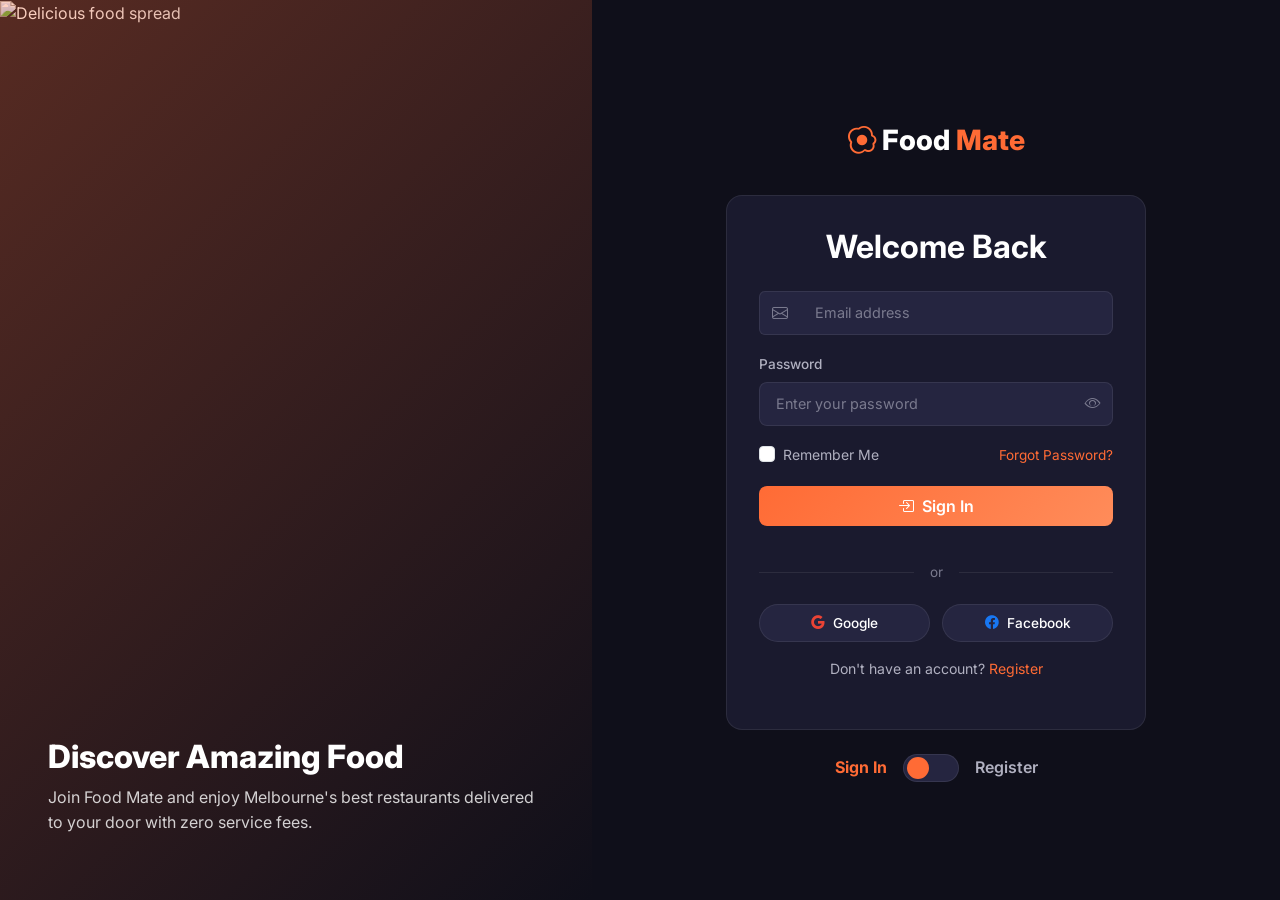
==== frontend/login.html @ a44403a7 "08 August Week 4" ====
<!DOCTYPE html>
<html lang="en">
<head>
  <meta charset="UTF-8">
  <meta name="viewport" content="width=device-width, initial-scale=1.0">
  <meta name="description" content="Sign in or create your Food Mate account to start ordering delicious food.">
  <title>Food Mate — Sign In / Register</title>
  <link href="https://cdn.jsdelivr.net/npm/bootstrap@5.3.3/dist/css/bootstrap.min.css" rel="stylesheet">
  <link href="https://cdn.jsdelivr.net/npm/bootstrap-icons@1.11.3/font/bootstrap-icons.min.css" rel="stylesheet">
  <link href="css/style.css" rel="stylesheet">
</head>
<body>

  <div class="auth-page">
    <!-- Left: Image Side -->
    <div class="auth-image-side">
      <img src="https://images.unsplash.com/photo-1504674900247-0877df9cc836?w=900&h=1200&fit=crop" alt="Delicious food spread">
      <div class="overlay"></div>
      <div style="position:absolute; bottom:3rem; left:3rem; right:3rem; z-index:2;">
        <h2 style="font-weight:800; font-size:2rem; margin-bottom:0.5rem;">Discover Amazing Food</h2>
        <p style="color:rgba(255,255,255,0.8); font-size:1rem;">Join Food Mate and enjoy Melbourne's best restaurants delivered to your door with zero service fees.</p>
      </div>
    </div>

    <!-- Right: Form Side -->
    <div class="auth-form-side">
      <div class="auth-form-container">
        <!-- Brand -->
        <div class="brand-logo">
          <a href="index.html" style="color:var(--text-primary); text-decoration:none;">
            <i class="bi bi-egg-fried" style="color:var(--accent)"></i> Food <span>Mate</span>
          </a>
        </div>

        <!-- Sign In Card -->
        <div class="auth-card" id="loginCard">
          <h2>Welcome Back</h2>
          <form id="loginForm" onsubmit="handleLogin(event)">
            <div class="mb-3">
              <div class="input-group-dark">
                <div class="input-group">
                  <span class="input-group-text" style="background:var(--bg-secondary); border:1px solid var(--border-color); border-right:none; color:var(--text-muted);">
                    <i class="bi bi-envelope"></i>
                  </span>
                  <input type="email" class="form-control form-control-dark" placeholder="Email address" id="loginEmail" required>
                </div>
              </div>
            </div>
            <div class="mb-3">
              <label class="form-label-dark">Password</label>
              <div class="password-toggle">
                <input type="password" class="form-control form-control-dark" placeholder="Enter your password" id="loginPassword" required>
                <button type="button" class="toggle-btn"><i class="bi bi-eye"></i></button>
              </div>
            </div>
            <div class="d-flex justify-content-between align-items-center mb-3">
              <div class="form-check">
                <input class="form-check-input" type="checkbox" id="rememberMe">
                <label class="form-check-label small" for="rememberMe" style="color:var(--text-secondary)">Remember Me</label>
              </div>
              <a href="#" style="font-size:0.85rem">Forgot Password?</a>
            </div>
            <button type="submit" class="btn btn-accent w-100 py-2 mb-3">
              <i class="bi bi-box-arrow-in-right me-2"></i>Sign In
            </button>
          </form>

          <div class="divider-text">or</div>

          <div class="social-login">
            <button class="btn"><i class="bi bi-google" style="color:#EA4335"></i> Google</button>
            <button class="btn"><i class="bi bi-facebook" style="color:#1877F2"></i> Facebook</button>
          </div>

          <p class="text-center mt-3" style="font-size:0.88rem; color:var(--text-secondary)">
            Don't have an account? <a href="#" onclick="toggleAuth(event)">Register</a>
          </p>
        </div>

        <!-- Auth Toggle -->
        <div class="auth-toggle">
          <span id="toggleLabelLogin" style="color:var(--accent); font-weight:700;">Sign In</span>
          <div class="toggle-switch" id="authToggle" onclick="toggleAuth(event)">
            <div class="toggle-knob"></div>
          </div>
          <span id="toggleLabelRegister" style="color:var(--text-secondary);">Register</span>
        </div>

        <!-- Register Card (hidden initially) -->
        <div class="auth-card mt-3" id="registerCard" style="display:none;">
          <h2>Create Account</h2>
          <form id="registerForm" onsubmit="handleRegister(event)">
            <div class="mb-3">
              <input type="text" class="form-control form-control-dark" placeholder="Full Name" id="regName" required>
            </div>
            <div class="mb-3">
              <input type="email" class="form-control form-control-dark" placeholder="Email address" id="regEmail" required>
            </div>
            <div class="mb-3">
              <input type="tel" class="form-control form-control-dark" placeholder="Phone number" id="regPhone" required>
            </div>
            <div class="mb-3">
              <div class="password-toggle">
                <input type="password" class="form-control form-control-dark" placeholder="Create a password" id="regPassword" required>
                <button type="button" class="toggle-btn"><i class="bi bi-eye"></i></button>
              </div>
            </div>
            <div class="mb-3">
              <label class="form-label-dark">I am a:</label>
              <div class="role-selector">
                <div class="role-option">
                  <input type="radio" name="userRole" id="roleCustomer" value="customer" checked>
                  <label for="roleCustomer"><i class="bi bi-person me-1"></i>Customer</label>
                </div>
                <div class="role-option">
                  <input type="radio" name="userRole" id="roleRestaurant" value="restaurant">
                  <label for="roleRestaurant"><i class="bi bi-shop me-1"></i>Restaurant</label>
                </div>
                <div class="role-option">
                  <input type="radio" name="userRole" id="roleDelivery" value="delivery">
                  <label for="roleDelivery"><i class="bi bi-bicycle me-1"></i>Delivery</label>
                </div>
              </div>
            </div>
            <div class="form-check mb-3">
              <input class="form-check-input" type="checkbox" id="agreeTerms" required>
              <label class="form-check-label small" for="agreeTerms" style="color:var(--text-secondary)">
                I agree to the <a href="#">Terms of Service</a> & <a href="#">Privacy Policy</a>
              </label>
            </div>
            <button type="submit" class="btn btn-accent w-100 py-2">
              <i class="bi bi-person-plus me-2"></i>Create Account
            </button>
          </form>
        </div>

      </div>
    </div>
  </div>

  <script src="https://cdn.jsdelivr.net/npm/bootstrap@5.3.3/dist/js/bootstrap.bundle.min.js"></script>
  <script src="js/app.js"></script>
  <script>
    let isRegisterMode = false;

    function toggleAuth(e) {
      e.preventDefault();
      isRegisterMode = !isRegisterMode;
      const loginCard = document.getElementById('loginCard');
      const registerCard = document.getElementById('registerCard');
      const toggle = document.getElementById('authToggle');
      const labelLogin = document.getElementById('toggleLabelLogin');
      const labelRegister = document.getElementById('toggleLabelRegister');

      if (isRegisterMode) {
        loginCard.style.display = 'none';
        registerCard.style.display = 'block';
        registerCard.style.animation = 'fadeInUp 0.4s ease forwards';
        toggle.classList.add('active');
        labelLogin.style.color = 'var(--text-secondary)';
        labelLogin.style.fontWeight = '500';
        labelRegister.style.color = 'var(--accent)';
        labelRegister.style.fontWeight = '700';
      } else {
        loginCard.style.display = 'block';
        registerCard.style.display = 'none';
        loginCard.style.animation = 'fadeInUp 0.4s ease forwards';
        toggle.classList.remove('active');
        labelLogin.style.color = 'var(--accent)';
        labelLogin.style.fontWeight = '700';
        labelRegister.style.color = 'var(--text-secondary)';
        labelRegister.style.fontWeight = '500';
      }
    }

    function handleLogin(e) {
      e.preventDefault();
      const form = document.getElementById('loginForm');
      if (validateForm(form)) {
        showToast('Login successful! Redirecting...', 'success');
        setTimeout(() => window.location.href = 'dashboard.html', 1500);
      }
    }

    function handleRegister(e) {
      e.preventDefault();
      const form = document.getElementById('registerForm');
      if (validateForm(form)) {
        const role = document.querySelector('input[name="userRole"]:checked').value;
        showToast(`Account created successfully as ${role}!`, 'success');
        setTimeout(() => {
          if (role === 'restaurant') window.location.href = 'restaurant-dashboard.html';
          else if (role === 'delivery') window.location.href = 'delivery-dashboard.html';
          else window.location.href = 'dashboard.html';
        }, 1500);
      }
    }
  </script>
</body>
</html>
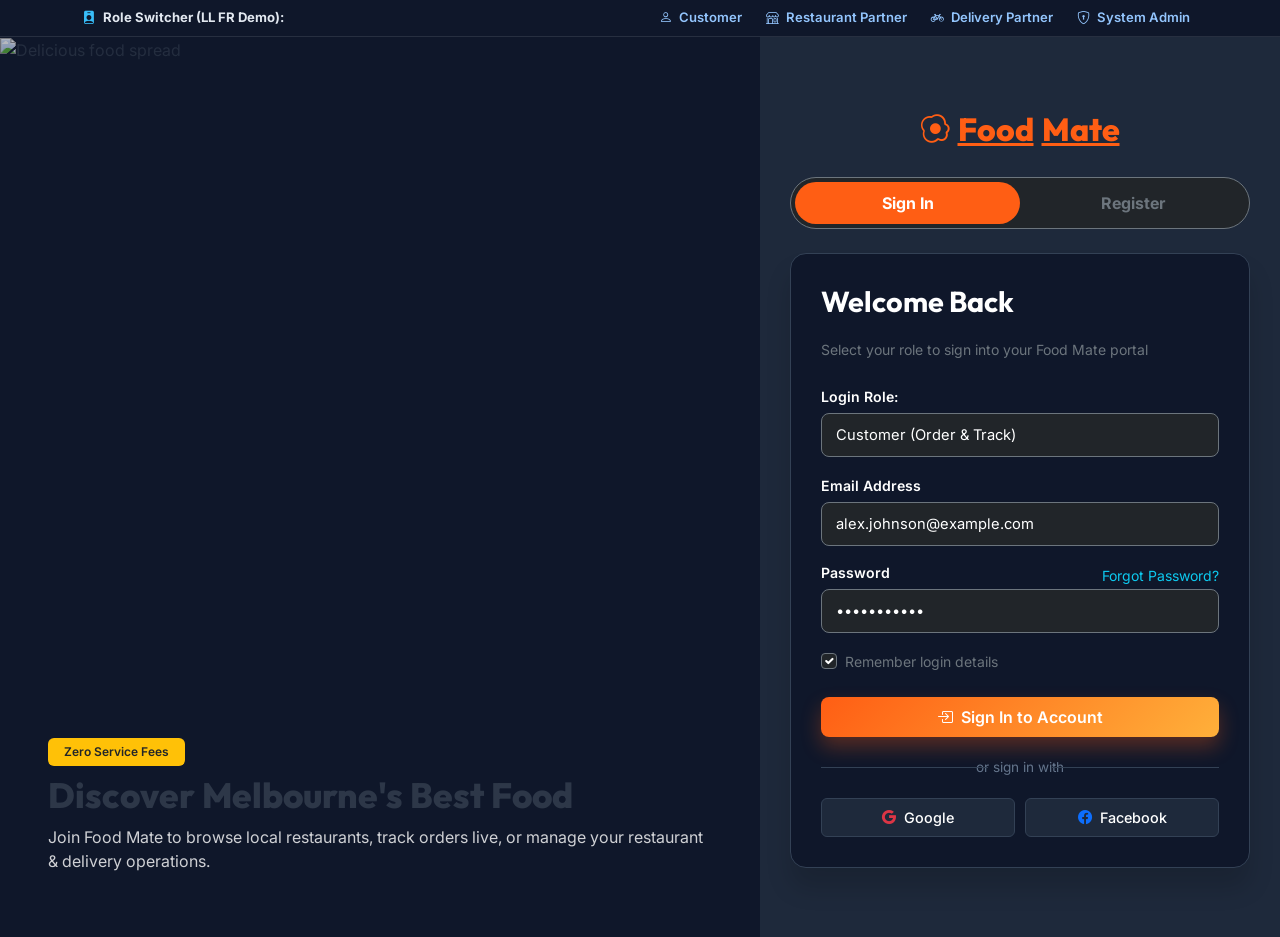
==== commit 88e39962: "feat: complete frontend UI design covering all Project 23 LL FRs (Customer, Restaurant, Delivery, Ad" ====
--- a/frontend/login.html
+++ b/frontend/login.html
@@ -11,14 +11,28 @@
 </head>
 <body>
 
+  <!-- Demo Role Simulator Bar -->
+  <div class="role-demo-bar text-center">
+    <div class="container d-flex justify-content-between align-items-center flex-wrap">
+      <span><i class="bi bi-person-badge-fill me-1" style="color:#38bdf8"></i> <strong>Role Switcher (LL FR Demo):</strong></span>
+      <div class="d-flex gap-2">
+        <a href="index.html"><i class="bi bi-person me-1"></i> Customer</a>
+        <a href="restaurant-dashboard.html"><i class="bi bi-shop me-1"></i> Restaurant Partner</a>
+        <a href="delivery-dashboard.html"><i class="bi bi-bicycle me-1"></i> Delivery Partner</a>
+        <a href="admin-dashboard.html"><i class="bi bi-shield-lock me-1"></i> System Admin</a>
+      </div>
+    </div>
+  </div>
+
   <div class="auth-page">
     <!-- Left: Image Side -->
     <div class="auth-image-side">
       <img src="https://images.unsplash.com/photo-1504674900247-0877df9cc836?w=900&h=1200&fit=crop" alt="Delicious food spread">
       <div class="overlay"></div>
       <div style="position:absolute; bottom:3rem; left:3rem; right:3rem; z-index:2;">
-        <h2 style="font-weight:800; font-size:2rem; margin-bottom:0.5rem;">Discover Amazing Food</h2>
-        <p style="color:rgba(255,255,255,0.8); font-size:1rem;">Join Food Mate and enjoy Melbourne's best restaurants delivered to your door with zero service fees.</p>
+        <span class="badge bg-warning text-dark mb-2 px-3 py-2 fw-semibold">Zero Service Fees</span>
+        <h2 style="font-weight:800; font-size:2.2rem; margin-bottom:0.5rem;">Discover Melbourne's Best Food</h2>
+        <p style="color:rgba(255,255,255,0.8); font-size:1rem;">Join Food Mate to browse local restaurants, track orders live, or manage your restaurant & delivery operations.</p>
       </div>
     </div>
 
@@ -26,87 +40,67 @@
     <div class="auth-form-side">
       <div class="auth-form-container">
         <!-- Brand -->
-        <div class="brand-logo">
-          <a href="index.html" style="color:var(--text-primary); text-decoration:none;">
-            <i class="bi bi-egg-fried" style="color:var(--accent)"></i> Food <span>Mate</span>
+        <div class="brand-logo text-center mb-4">
+          <a href="index.html" class="navbar-brand-custom justify-content-center text-white" style="font-size:2rem;">
+            <i class="bi bi-egg-fried" style="color:var(--primary-color)"></i> Food <span>Mate</span>
           </a>
+        </div>
+
+        <!-- Mode Toggle Tabs -->
+        <div class="d-flex bg-dark rounded-pill p-1 mb-4 border border-secondary">
+          <button class="btn w-50 rounded-pill text-white fw-bold py-2" id="tabSignInBtn" onclick="switchAuthTab('signin')" style="background:var(--primary-color)">Sign In</button>
+          <button class="btn w-50 rounded-pill text-secondary fw-bold py-2" id="tabRegisterBtn" onclick="switchAuthTab('register')">Register</button>
         </div>
 
         <!-- Sign In Card -->
         <div class="auth-card" id="loginCard">
           <h2>Welcome Back</h2>
+          <p class="text-secondary small mb-4">Select your role to sign into your Food Mate portal</p>
           <form id="loginForm" onsubmit="handleLogin(event)">
             <div class="mb-3">
-              <div class="input-group-dark">
-                <div class="input-group">
-                  <span class="input-group-text" style="background:var(--bg-secondary); border:1px solid var(--border-color); border-right:none; color:var(--text-muted);">
-                    <i class="bi bi-envelope"></i>
-                  </span>
-                  <input type="email" class="form-control form-control-dark" placeholder="Email address" id="loginEmail" required>
-                </div>
+              <label class="form-label-dark text-white">Login Role:</label>
+              <select class="form-select form-control-dark bg-dark text-white border-secondary" id="loginRole">
+                <option value="customer">Customer (Order & Track)</option>
+                <option value="restaurant">Restaurant Partner (Manage Menu & Orders)</option>
+                <option value="delivery">Delivery Partner (Manage Assignments)</option>
+                <option value="admin">System Administrator (Global Oversight)</option>
+              </select>
+            </div>
+            <div class="mb-3">
+              <label class="form-label-dark text-white">Email Address</label>
+              <input type="email" class="form-control form-control-dark bg-dark text-white border-secondary" placeholder="user@foodmate.com.au" id="loginEmail" required value="alex.johnson@example.com">
+            </div>
+            <div class="mb-3">
+              <div class="d-flex justify-content-between align-items-center">
+                <label class="form-label-dark text-white">Password</label>
+                <a href="#" class="small text-info text-decoration-none" data-bs-toggle="modal" data-bs-target="#forgotPasswordModal">Forgot Password?</a>
               </div>
-            </div>
-            <div class="mb-3">
-              <label class="form-label-dark">Password</label>
-              <div class="password-toggle">
-                <input type="password" class="form-control form-control-dark" placeholder="Enter your password" id="loginPassword" required>
-                <button type="button" class="toggle-btn"><i class="bi bi-eye"></i></button>
-              </div>
-            </div>
-            <div class="d-flex justify-content-between align-items-center mb-3">
-              <div class="form-check">
-                <input class="form-check-input" type="checkbox" id="rememberMe">
-                <label class="form-check-label small" for="rememberMe" style="color:var(--text-secondary)">Remember Me</label>
-              </div>
-              <a href="#" style="font-size:0.85rem">Forgot Password?</a>
-            </div>
-            <button type="submit" class="btn btn-accent w-100 py-2 mb-3">
-              <i class="bi bi-box-arrow-in-right me-2"></i>Sign In
+              <input type="password" class="form-control form-control-dark bg-dark text-white border-secondary" placeholder="••••••••" id="loginPassword" required value="password123">
+            </div>
+            <div class="form-check mb-4">
+              <input class="form-check-input bg-dark border-secondary" type="checkbox" id="rememberMe" checked>
+              <label class="form-check-label small text-secondary" for="rememberMe">Remember login details</label>
+            </div>
+            <button type="submit" class="btn btn-primary-custom w-100 py-2 fs-6">
+              <i class="bi bi-box-arrow-in-right me-2"></i>Sign In to Account
             </button>
           </form>
 
-          <div class="divider-text">or</div>
+          <div class="divider-text">or sign in with</div>
 
           <div class="social-login">
-            <button class="btn"><i class="bi bi-google" style="color:#EA4335"></i> Google</button>
-            <button class="btn"><i class="bi bi-facebook" style="color:#1877F2"></i> Facebook</button>
+            <button class="btn"><i class="bi bi-google text-danger me-1"></i> Google</button>
+            <button class="btn"><i class="bi bi-facebook text-primary me-1"></i> Facebook</button>
           </div>
-
-          <p class="text-center mt-3" style="font-size:0.88rem; color:var(--text-secondary)">
-            Don't have an account? <a href="#" onclick="toggleAuth(event)">Register</a>
-          </p>
-        </div>
-
-        <!-- Auth Toggle -->
-        <div class="auth-toggle">
-          <span id="toggleLabelLogin" style="color:var(--accent); font-weight:700;">Sign In</span>
-          <div class="toggle-switch" id="authToggle" onclick="toggleAuth(event)">
-            <div class="toggle-knob"></div>
-          </div>
-          <span id="toggleLabelRegister" style="color:var(--text-secondary);">Register</span>
         </div>
 
         <!-- Register Card (hidden initially) -->
-        <div class="auth-card mt-3" id="registerCard" style="display:none;">
+        <div class="auth-card" id="registerCard" style="display:none;">
           <h2>Create Account</h2>
+          <p class="text-secondary small mb-3">Choose your user classification to register</p>
           <form id="registerForm" onsubmit="handleRegister(event)">
             <div class="mb-3">
-              <input type="text" class="form-control form-control-dark" placeholder="Full Name" id="regName" required>
-            </div>
-            <div class="mb-3">
-              <input type="email" class="form-control form-control-dark" placeholder="Email address" id="regEmail" required>
-            </div>
-            <div class="mb-3">
-              <input type="tel" class="form-control form-control-dark" placeholder="Phone number" id="regPhone" required>
-            </div>
-            <div class="mb-3">
-              <div class="password-toggle">
-                <input type="password" class="form-control form-control-dark" placeholder="Create a password" id="regPassword" required>
-                <button type="button" class="toggle-btn"><i class="bi bi-eye"></i></button>
-              </div>
-            </div>
-            <div class="mb-3">
-              <label class="form-label-dark">I am a:</label>
+              <label class="form-label-dark text-white">I am registering as a:</label>
               <div class="role-selector">
                 <div class="role-option">
                   <input type="radio" name="userRole" id="roleCustomer" value="customer" checked>
@@ -120,20 +114,59 @@
                   <input type="radio" name="userRole" id="roleDelivery" value="delivery">
                   <label for="roleDelivery"><i class="bi bi-bicycle me-1"></i>Delivery</label>
                 </div>
+                <div class="role-option">
+                  <input type="radio" name="userRole" id="roleAdmin" value="admin">
+                  <label for="roleAdmin"><i class="bi bi-shield-lock me-1"></i>Admin</label>
+                </div>
               </div>
             </div>
+            <div class="mb-2">
+              <input type="text" class="form-control form-control-dark bg-dark text-white border-secondary" placeholder="Full Name / Business Name" id="regName" required>
+            </div>
+            <div class="mb-2">
+              <input type="email" class="form-control form-control-dark bg-dark text-white border-secondary" placeholder="Email address" id="regEmail" required>
+            </div>
+            <div class="mb-2">
+              <input type="tel" class="form-control form-control-dark bg-dark text-white border-secondary" placeholder="Phone number" id="regPhone" required>
+            </div>
+            <div class="mb-3">
+              <input type="password" class="form-control form-control-dark bg-dark text-white border-secondary" placeholder="Create password (min 6 chars)" id="regPassword" required minlength="6">
+            </div>
             <div class="form-check mb-3">
-              <input class="form-check-input" type="checkbox" id="agreeTerms" required>
-              <label class="form-check-label small" for="agreeTerms" style="color:var(--text-secondary)">
-                I agree to the <a href="#">Terms of Service</a> & <a href="#">Privacy Policy</a>
+              <input class="form-check-input bg-dark border-secondary" type="checkbox" id="agreeTerms" required>
+              <label class="form-check-label small text-secondary" for="agreeTerms">
+                I agree to the <a href="privacy-terms.html" class="text-info">Terms of Service</a> & <a href="privacy-terms.html" class="text-info">Privacy Policy</a>
               </label>
             </div>
-            <button type="submit" class="btn btn-accent w-100 py-2">
-              <i class="bi bi-person-plus me-2"></i>Create Account
+            <button type="submit" class="btn btn-primary-custom w-100 py-2">
+              <i class="bi bi-person-plus me-2"></i>Complete Registration
             </button>
           </form>
         </div>
 
+      </div>
+    </div>
+  </div>
+
+  <!-- Password Reset Modal -->
+  <div class="modal fade" id="forgotPasswordModal" tabindex="-1">
+    <div class="modal-dialog modal-dialog-centered">
+      <div class="modal-content bg-dark text-white border-secondary">
+        <div class="modal-header border-secondary">
+          <h5 class="modal-title"><i class="bi bi-key me-2 text-warning"></i>Reset Password (LL FR 1.3)</h5>
+          <button type="button" class="btn-close btn-close-white" data-bs-dismiss="modal"></button>
+        </div>
+        <div class="modal-body">
+          <p class="text-secondary small">Enter your registered email address. We will send you a secure 6-digit verification code to reset your password.</p>
+          <div class="mb-3">
+            <label class="form-label text-white">Registered Email</label>
+            <input type="email" class="form-control bg-secondary text-white border-secondary" id="resetEmailInput" placeholder="user@foodmate.com.au">
+          </div>
+        </div>
+        <div class="modal-footer border-secondary">
+          <button type="button" class="btn btn-outline-light" data-bs-dismiss="modal">Cancel</button>
+          <button type="button" class="btn btn-primary-custom" onclick="sendPasswordReset()">Send Reset Link</button>
+        </div>
       </div>
     </div>
   </div>
@@ -141,59 +174,64 @@
   <script src="https://cdn.jsdelivr.net/npm/bootstrap@5.3.3/dist/js/bootstrap.bundle.min.js"></script>
   <script src="js/app.js"></script>
   <script>
-    let isRegisterMode = false;
-
-    function toggleAuth(e) {
-      e.preventDefault();
-      isRegisterMode = !isRegisterMode;
+    function switchAuthTab(mode) {
       const loginCard = document.getElementById('loginCard');
       const registerCard = document.getElementById('registerCard');
-      const toggle = document.getElementById('authToggle');
-      const labelLogin = document.getElementById('toggleLabelLogin');
-      const labelRegister = document.getElementById('toggleLabelRegister');
-
-      if (isRegisterMode) {
+      const tabSignInBtn = document.getElementById('tabSignInBtn');
+      const tabRegisterBtn = document.getElementById('tabRegisterBtn');
+
+      if (mode === 'register') {
         loginCard.style.display = 'none';
         registerCard.style.display = 'block';
-        registerCard.style.animation = 'fadeInUp 0.4s ease forwards';
-        toggle.classList.add('active');
-        labelLogin.style.color = 'var(--text-secondary)';
-        labelLogin.style.fontWeight = '500';
-        labelRegister.style.color = 'var(--accent)';
-        labelRegister.style.fontWeight = '700';
+        tabSignInBtn.style.background = 'transparent';
+        tabSignInBtn.classList.replace('text-white', 'text-secondary');
+        tabRegisterBtn.style.background = 'var(--primary-color)';
+        tabRegisterBtn.classList.replace('text-secondary', 'text-white');
       } else {
         loginCard.style.display = 'block';
         registerCard.style.display = 'none';
-        loginCard.style.animation = 'fadeInUp 0.4s ease forwards';
-        toggle.classList.remove('active');
-        labelLogin.style.color = 'var(--accent)';
-        labelLogin.style.fontWeight = '700';
-        labelRegister.style.color = 'var(--text-secondary)';
-        labelRegister.style.fontWeight = '500';
+        tabRegisterBtn.style.background = 'transparent';
+        tabRegisterBtn.classList.replace('text-white', 'text-secondary');
+        tabSignInBtn.style.background = 'var(--primary-color)';
+        tabSignInBtn.classList.replace('text-secondary', 'text-white');
       }
     }
 
     function handleLogin(e) {
       e.preventDefault();
-      const form = document.getElementById('loginForm');
-      if (validateForm(form)) {
-        showToast('Login successful! Redirecting...', 'success');
-        setTimeout(() => window.location.href = 'dashboard.html', 1500);
-      }
+      const role = document.getElementById('loginRole').value;
+      showToast(`Logged in successfully as ${role.toUpperCase()}!`, 'success');
+      setTimeout(() => {
+        if (role === 'restaurant') window.location.href = 'restaurant-dashboard.html';
+        else if (role === 'delivery') window.location.href = 'delivery-dashboard.html';
+        else if (role === 'admin') window.location.href = 'admin-dashboard.html';
+        else window.location.href = 'dashboard.html';
+      }, 1200);
     }
 
     function handleRegister(e) {
       e.preventDefault();
-      const form = document.getElementById('registerForm');
-      if (validateForm(form)) {
-        const role = document.querySelector('input[name="userRole"]:checked').value;
-        showToast(`Account created successfully as ${role}!`, 'success');
-        setTimeout(() => {
-          if (role === 'restaurant') window.location.href = 'restaurant-dashboard.html';
-          else if (role === 'delivery') window.location.href = 'delivery-dashboard.html';
-          else window.location.href = 'dashboard.html';
-        }, 1500);
+      const role = document.querySelector('input[name="userRole"]:checked').value;
+      const name = document.getElementById('regName').value;
+      showToast(`Account created for ${name} as ${role.toUpperCase()}!`, 'success');
+      setTimeout(() => {
+        if (role === 'restaurant') window.location.href = 'restaurant-dashboard.html';
+        else if (role === 'delivery') window.location.href = 'delivery-dashboard.html';
+        else if (role === 'admin') window.location.href = 'admin-dashboard.html';
+        else window.location.href = 'dashboard.html';
+      }, 1200);
+    }
+
+    function sendPasswordReset() {
+      const email = document.getElementById('resetEmailInput').value;
+      if (!email) {
+        showToast('Please enter your email address!', 'warning');
+        return;
       }
+      const modalEl = document.getElementById('forgotPasswordModal');
+      const modal = bootstrap.Modal.getInstance(modalEl);
+      if (modal) modal.hide();
+      showToast(`Verification code sent to ${email}! Check your inbox.`, 'success');
     }
   </script>
 </body>
--- a/frontend/css/style.css
+++ b/frontend/css/style.css
@@ -0,0 +1,889 @@
+@import url('https://fonts.googleapis.com/css2?family=Outfit:wght@300;400;500;600;700;800&family=Inter:wght@400;500;600;700&display=swap');
+
+:root {
+  --primary-color: #ff5e14;
+  --primary-hover: #e04a08;
+  --secondary-color: #ffb03a;
+  --accent: #ff5e14;
+  --dark-bg: #121212;
+  --dark-surface: #1e1e1e;
+  --bg-secondary: #1a1a24;
+  --border-color: #2e2e3e;
+  --text-primary: #f1f5f9;
+  --text-secondary: #94a3b8;
+  --text-dark: #2d3748;
+  --text-muted: #718096;
+  --bg-light: #f8f9fa;
+  --white: #ffffff;
+  --success: #10b981;
+  --warning: #f59e0b;
+  --danger: #ef4444;
+  --info: #3b82f6;
+  --border-radius-sm: 8px;
+  --border-radius-md: 16px;
+  --border-radius-lg: 24px;
+  --shadow-sm: 0 4px 6px rgba(0,0,0,0.05);
+  --shadow-md: 0 10px 15px rgba(0,0,0,0.1);
+  --shadow-lg: 0 20px 25px rgba(0,0,0,0.15);
+  --shadow-primary: 0 10px 20px rgba(255, 94, 20, 0.3);
+  --transition: all 0.3s cubic-bezier(0.25, 0.8, 0.25, 1);
+}
+
+body {
+  font-family: 'Inter', sans-serif;
+  color: var(--text-dark);
+  background-color: var(--bg-light);
+  overflow-x: hidden;
+}
+
+h1, h2, h3, h4, h5, h6 {
+  font-family: 'Outfit', sans-serif;
+  font-weight: 700;
+}
+
+/* Demo Role Bar */
+.role-demo-bar {
+  background: #0f172a;
+  color: #e2e8f0;
+  font-size: 0.82rem;
+  padding: 6px 0;
+  border-bottom: 1px solid rgba(255,255,255,0.1);
+  position: relative;
+  z-index: 1040;
+}
+
+.role-demo-bar a {
+  color: #93c5fd;
+  text-decoration: none;
+  font-weight: 600;
+  padding: 2px 8px;
+  border-radius: 4px;
+  transition: var(--transition);
+}
+
+.role-demo-bar a:hover {
+  background: rgba(255,255,255,0.1);
+  color: white;
+}
+
+/* Announcement Bar */
+.announcement-bar {
+  background: linear-gradient(90deg, #ff5e14, #ff8c00);
+  color: white;
+  text-align: center;
+  padding: 8px 16px;
+  font-size: 0.88rem;
+  font-weight: 600;
+}
+
+/* Glassmorphism */
+.glass-panel {
+  background: rgba(255, 255, 255, 0.88);
+  backdrop-filter: blur(12px);
+  -webkit-backdrop-filter: blur(12px);
+  border: 1px solid rgba(255, 255, 255, 0.5);
+  border-radius: var(--border-radius-md);
+  box-shadow: var(--shadow-md);
+}
+
+.glass-nav {
+  background: rgba(255, 255, 255, 0.95);
+  backdrop-filter: blur(10px);
+  border-bottom: 1px solid rgba(0,0,0,0.05);
+}
+
+/* Custom Buttons */
+.btn-primary-custom, .btn-accent {
+  background: linear-gradient(135deg, var(--primary-color), var(--secondary-color));
+  color: white !important;
+  border: none;
+  border-radius: var(--border-radius-sm);
+  padding: 10px 24px;
+  font-weight: 600;
+  box-shadow: var(--shadow-primary);
+  transition: var(--transition);
+}
+
+.btn-primary-custom:hover, .btn-accent:hover {
+  transform: translateY(-2px);
+  box-shadow: 0 15px 25px rgba(255, 94, 20, 0.4);
+  color: white !important;
+}
+
+.btn-outline-custom {
+  background: transparent;
+  color: var(--primary-color);
+  border: 2px solid var(--primary-color);
+  border-radius: var(--border-radius-sm);
+  padding: 8px 22px;
+  font-weight: 600;
+  transition: var(--transition);
+}
+
+.btn-outline-custom:hover {
+  background: var(--primary-color);
+  color: white;
+}
+
+.btn-signin {
+  border: 1px solid #cbd5e1;
+  color: var(--text-dark);
+  font-weight: 600;
+  border-radius: 50px;
+  padding: 6px 18px;
+
+}
+.btn-signin:hover {
+  background: var(--primary-color);
+  color: white;
+  border-color: var(--primary-color);
+}
+
+/* Navbar */
+.navbar-foodmate {
+  padding: 12px 0;
+  transition: var(--transition);
+  background: rgba(255,255,255,0.95);
+  box-shadow: 0 2px 10px rgba(0,0,0,0.04);
+}
+
+.navbar-brand-custom {
+  font-family: 'Outfit', sans-serif;
+  font-weight: 800;
+  font-size: 1.5rem;
+  color: var(--primary-color) !important;
+  display: flex;
+  align-items: center;
+  gap: 8px;
+}
+
+.navbar-brand-custom i {
+  font-size: 1.8rem;
+}
+
+.nav-link {
+  font-weight: 500;
+  color: var(--text-dark);
+  position: relative;
+  transition: var(--transition);
+  padding: 8px 14px !important;
+}
+
+.nav-link:hover, .nav-link.active {
+  color: var(--primary-color) !important;
+}
+
+.nav-search {
+  position: relative;
+}
+
+.nav-search input {
+  padding: 8px 16px 8px 36px;
+  border-radius: 50px;
+  border: 1px solid #e2e8f0;
+  background: var(--bg-light);
+  outline: none;
+  transition: var(--transition);
+  width: 220px;
+  font-size: 0.9rem;
+}
+
+.nav-search input:focus {
+  border-color: var(--primary-color);
+  box-shadow: 0 0 0 3px rgba(255, 94, 20, 0.2);
+  width: 270px;
+  background: white;
+}
+
+.nav-search i.search-icon {
+  position: absolute;
+  left: 12px;
+  top: 50%;
+  transform: translateY(-50%);
+  color: var(--text-muted);
+}
+
+/* Hero Section */
+.hero-section {
+  padding: 130px 0 70px;
+  background: linear-gradient(135deg, #fff5f0 0%, #ffffff 100%);
+  position: relative;
+  overflow: hidden;
+}
+
+.hero-title {
+  font-size: 3.5rem;
+  line-height: 1.15;
+  margin-bottom: 20px;
+}
+
+.hero-title span {
+  background: linear-gradient(135deg, var(--primary-color), var(--secondary-color));
+  -webkit-background-clip: text;
+  -webkit-text-fill-color: transparent;
+}
+
+.hero-subtitle {
+  font-size: 1.2rem;
+  color: var(--text-muted);
+  margin-bottom: 35px;
+}
+
+/* Cards & Badges */
+.restaurant-card, .menu-card {
+  border: none;
+  border-radius: var(--border-radius-md);
+  overflow: hidden;
+  transition: var(--transition);
+  background: white;
+  box-shadow: var(--shadow-sm);
+  height: 100%;
+}
+
+.restaurant-card:hover, .menu-card:hover {
+  transform: translateY(-8px);
+  box-shadow: var(--shadow-lg);
+}
+
+.card-img-wrapper {
+  position: relative;
+  overflow: hidden;
+  height: 200px;
+}
+
+.card-img-wrapper img {
+  width: 100%;
+  height: 100%;
+  object-fit: cover;
+  transition: transform 0.5s ease;
+}
+
+.restaurant-card:hover .card-img-wrapper img {
+  transform: scale(1.08);
+}
+
+.rating-badge {
+  position: absolute;
+  top: 12px;
+  right: 12px;
+  background: white;
+  padding: 4px 10px;
+  border-radius: 20px;
+  font-weight: 700;
+  font-size: 0.85rem;
+  box-shadow: var(--shadow-sm);
+  display: flex;
+  align-items: center;
+  gap: 4px;
+}
+
+.rating-badge i {
+  color: var(--warning);
+}
+
+.delivery-badge, .delivery-time {
+  position: absolute;
+  bottom: 12px;
+  left: 12px;
+  background: rgba(15, 23, 42, 0.8);
+  color: white;
+  padding: 4px 10px;
+  border-radius: 20px;
+  font-size: 0.8rem;
+  backdrop-filter: blur(4px);
+}
+
+.fav-btn {
+  position: absolute;
+  top: 12px;
+  left: 12px;
+  background: rgba(255,255,255,0.9);
+  border: none;
+  width: 34px;
+  height: 34px;
+  border-radius: 50%;
+  display: flex;
+  align-items: center;
+  justify-content: center;
+  color: var(--danger);
+  cursor: pointer;
+  transition: var(--transition);
+}
+
+.fav-btn:hover {
+  background: white;
+  transform: scale(1.1);
+}
+
+.restaurant-meta {
+  display: flex;
+  align-items: center;
+  gap: 12px;
+  font-size: 0.85rem;
+  color: var(--text-muted);
+  margin-top: 6px;
+}
+
+.cuisine-tag {
+  background: #f1f5f9;
+  padding: 2px 8px;
+  border-radius: 4px;
+  font-weight: 500;
+
+}
+
+/* Filter Pills */
+.filter-pills {
+  display: flex;
+  gap: 10px;
+  overflow-x: auto;
+  padding-bottom: 10px;
+  margin-bottom: 20px;
+}
+
+.filter-pill {
+  padding: 8px 18px;
+  border-radius: 50px;
+  background: white;
+  border: 1px solid #e2e8f0;
+  color: var(--text-dark);
+  cursor: pointer;
+  transition: var(--transition);
+  font-weight: 500;
+  white-space: nowrap;
+  font-size: 0.9rem;
+}
+
+.filter-pill:hover, .filter-pill.active {
+  background: var(--primary-color);
+  color: white;
+  border-color: var(--primary-color);
+  box-shadow: var(--shadow-primary);
+}
+
+/* Sidebar Dark Card (Filters / Forms) */
+.card-dark {
+  background: white;
+  border-radius: var(--border-radius-md);
+  padding: 20px;
+  box-shadow: var(--shadow-sm);
+  border: 1px solid #f1f5f9;
+}
+
+.form-label-dark {
+  font-weight: 600;
+  font-size: 0.88rem;
+  color: var(--text-dark);
+  margin-bottom: 6px;
+}
+
+.form-control-dark {
+  background: #f8fafc;
+  border: 1px solid #e2e8f0;
+  border-radius: var(--border-radius-sm);
+  padding: 10px 14px;
+  font-size: 0.92rem;
+  transition: var(--transition);
+}
+
+.form-control-dark:focus {
+  background: white;
+  border-color: var(--primary-color);
+  box-shadow: 0 0 0 3px rgba(255,94,20,0.15);
+}
+
+/* Auth Page Layout */
+.auth-page {
+  display: flex;
+  min-height: 100vh;
+  background: #0f172a;
+}
+
+.auth-image-side {
+  flex: 1;
+  position: relative;
+  display: none;
+}
+
+@media (min-width: 992px) {
+  .auth-image-side { display: block; }
+}
+
+.auth-image-side img {
+  width: 100%;
+  height: 100%;
+  object-fit: cover;
+}
+
+.auth-image-side .overlay {
+  position: absolute;
+  inset: 0;
+  background: linear-gradient(180deg, rgba(15,23,42,0.3) 0%, rgba(15,23,42,0.9) 100%);
+}
+
+.auth-form-side {
+  width: 100%;
+  max-width: 520px;
+  background: #1e293b;
+  color: white;
+  display: flex;
+  align-items: center;
+  justify-content: center;
+  padding: 40px 30px;
+}
+
+.auth-form-container {
+  width: 100%;
+}
+
+.auth-card {
+  background: #0f172a;
+  border: 1px solid #334155;
+  border-radius: var(--border-radius-md);
+  padding: 30px;
+  box-shadow: var(--shadow-lg);
+}
+
+.auth-card h2 {
+  font-size: 1.8rem;
+  margin-bottom: 20px;
+}
+
+.role-selector {
+  display: grid;
+  grid-template-columns: repeat(2, 1fr);
+  gap: 10px;
+  margin-top: 8px;
+}
+
+.role-option input[type="radio"] {
+  display: none;
+}
+
+.role-option label {
+  display: block;
+  padding: 10px;
+  border: 1px solid #334155;
+  border-radius: var(--border-radius-sm);
+  text-align: center;
+  cursor: pointer;
+  font-size: 0.85rem;
+  font-weight: 600;
+  transition: var(--transition);
+  color: #94a3b8;
+}
+
+.role-option input[type="radio"]:checked + label {
+  border-color: var(--primary-color);
+  background: rgba(255,94,20,0.15);
+  color: white;
+}
+
+.divider-text {
+  text-align: center;
+  position: relative;
+  margin: 20px 0;
+  color: #64748b;
+  font-size: 0.85rem;
+}
+
+.divider-text::before, .divider-text::after {
+  content: '';
+  position: absolute;
+  top: 50%;
+  width: 42%;
+  height: 1px;
+  background: #334155;
+}
+
+.divider-text::before { left: 0; }
+.divider-text::after { right: 0; }
+
+.social-login {
+  display: flex;
+  gap: 10px;
+}
+
+.social-login .btn {
+  flex: 1;
+  background: #1e293b;
+  border: 1px solid #334155;
+  color: white;
+  font-weight: 500;
+  padding: 8px;
+  font-size: 0.9rem;
+}
+
+/* Dashboards (Admin, Restaurant, Delivery) */
+.dashboard-layout {
+  display: flex;
+  min-height: 100vh;
+}
+
+.sidebar {
+  width: 270px;
+  background: #0f172a;
+  color: white;
+  flex-shrink: 0;
+  position: fixed;
+  height: 100vh;
+  z-index: 1000;
+  padding: 20px 0;
+  overflow-y: auto;
+  border-right: 1px solid #1e293b;
+}
+
+.sidebar .brand {
+  padding: 0 24px 20px;
+  font-family: 'Outfit', sans-serif;
+  font-size: 1.5rem;
+  font-weight: 800;
+  color: white;
+  border-bottom: 1px solid #1e293b;
+  margin-bottom: 20px;
+}
+
+.sidebar-nav {
+  list-style: none;
+  padding: 0;
+  margin: 0;
+}
+
+.sidebar-nav li a {
+  display: flex;
+  align-items: center;
+  gap: 12px;
+  padding: 12px 24px;
+  color: #94a3b8;
+  text-decoration: none;
+  transition: var(--transition);
+  font-weight: 500;
+  font-size: 0.95rem;
+}
+
+.sidebar-nav li a:hover, .sidebar-nav li a.active {
+  color: white;
+  background: #1e293b;
+  border-left: 4px solid var(--primary-color);
+}
+
+.dashboard-content {
+  flex-grow: 1;
+  margin-left: 270px;
+  background: #f8fafc;
+  min-height: 100vh;
+}
+
+.dashboard-header {
+  background: white;
+  padding: 18px 30px;
+  display: flex;
+  justify-content: space-between;
+  align-items: center;
+  box-shadow: 0 1px 3px rgba(0,0,0,0.05);
+  border-bottom: 1px solid #e2e8f0;
+}
+
+.stat-card {
+  background: white;
+  border-radius: var(--border-radius-md);
+  padding: 20px 24px;
+  box-shadow: var(--shadow-sm);
+  display: flex;
+  align-items: center;
+  gap: 18px;
+  transition: var(--transition);
+  border: 1px solid #f1f5f9;
+}
+
+.stat-card:hover {
+  transform: translateY(-4px);
+  box-shadow: var(--shadow-md);
+}
+
+.stat-icon {
+  width: 54px;
+  height: 54px;
+  border-radius: 50%;
+  display: flex;
+  align-items: center;
+  justify-content: center;
+  font-size: 1.4rem;
+}
+
+.stat-icon.primary { background: rgba(255, 94, 20, 0.12); color: var(--primary-color); }
+.stat-icon.success { background: rgba(16, 185, 129, 0.12); color: var(--success); }
+.stat-icon.warning { background: rgba(245, 158, 11, 0.12); color: var(--warning); }
+.stat-icon.info { background: rgba(59, 130, 246, 0.12); color: var(--info); }
+
+.table-custom {
+  background: white;
+  border-radius: var(--border-radius-md);
+  overflow: hidden;
+  box-shadow: var(--shadow-sm);
+  border: 1px solid #f1f5f9;
+}
+
+.table-custom th {
+  background: #f8fafc;
+  color: #64748b;
+  font-weight: 600;
+  text-transform: uppercase;
+  font-size: 0.8rem;
+  letter-spacing: 0.5px;
+  padding: 14px 20px;
+  border-bottom: 1px solid #e2e8f0;
+}
+
+.table-custom td {
+  padding: 14px 20px;
+  vertical-align: middle;
+  color: var(--text-dark);
+  font-weight: 500;
+  border-bottom: 1px solid #f1f5f9;
+  font-size: 0.9rem;
+}
+
+.status-badge {
+  padding: 5px 12px;
+  border-radius: 50px;
+  font-size: 0.78rem;
+  font-weight: 600;
+  display: inline-flex;
+  align-items: center;
+  gap: 4px;
+}
+
+.status-pending { background: rgba(245, 158, 11, 0.12); color: #b45309; }
+.status-preparing { background: rgba(59, 130, 246, 0.12); color: #1d4ed8; }
+.status-delivery, .status-out-for-delivery { background: rgba(255, 94, 20, 0.12); color: var(--primary-color); }
+.status-delivered, .status-approved, .status-active { background: rgba(16, 185, 129, 0.12); color: #047857; }
+.status-cancelled, .status-suspended, .status-rejected { background: rgba(239, 68, 68, 0.12); color: #b91c1c; }
+
+/* Order Tracking Progress */
+.tracking-timeline {
+  position: relative;
+  padding: 20px 0;
+}
+
+.tracking-step {
+  display: flex;
+  gap: 20px;
+  margin-bottom: 30px;
+  position: relative;
+}
+
+.tracking-step::before {
+  content: '';
+  position: absolute;
+  left: 20px;
+  top: 40px;
+  bottom: -30px;
+  width: 2px;
+  background: #e2e8f0;
+}
+
+.tracking-step:last-child::before {
+  display: none;
+}
+
+.tracking-icon {
+  width: 42px;
+  height: 42px;
+  border-radius: 50%;
+  background: white;
+  border: 2px solid #cbd5e1;
+  display: flex;
+  align-items: center;
+  justify-content: center;
+  font-size: 1.1rem;
+  color: var(--text-muted);
+  z-index: 1;
+}
+
+.tracking-step.active .tracking-icon {
+  border-color: var(--primary-color);
+  background: var(--primary-color);
+  color: white;
+  box-shadow: 0 0 0 4px rgba(255, 94, 20, 0.2);
+}
+
+.tracking-step.completed .tracking-icon {
+  border-color: var(--success);
+  background: var(--success);
+  color: white;
+}
+
+.tracking-step.completed::before {
+  background: var(--success);
+}
+
+/* Interactive Driver Map Simulation */
+.driver-map-container {
+  height: 320px;
+  background: #0f172a;
+  border-radius: var(--border-radius-md);
+  position: relative;
+  overflow: hidden;
+  border: 1px solid #334155;
+}
+
+.map-grid-bg {
+  position: absolute;
+  inset: 0;
+  background-image: 
+    radial-gradient(circle, rgba(255,255,255,0.08) 1px, transparent 1px);
+  background-size: 24px 24px;
+}
+
+.map-pin {
+  position: absolute;
+  transform: translate(-50%, -50%);
+  display: flex;
+  flex-column;
+  align-items: center;
+  transition: all 1s ease-in-out;
+}
+
+.map-pin i {
+  font-size: 1.8rem;
+  filter: drop-shadow(0 4px 6px rgba(0,0,0,0.5));
+}
+
+.map-pin.restaurant { top: 30%; left: 25%; color: var(--primary-color); }
+.map-pin.customer { top: 70%; left: 75%; color: var(--success); }
+.map-pin.driver { top: 48%; left: 48%; color: #38bdf8; z-index: 10; animation: pulse-soft 2s infinite; }
+
+.map-route-line {
+  position: absolute;
+  top: 30%; left: 25%; width: 50%; height: 40%;
+  border-left: 2px dashed rgba(56, 189, 248, 0.5);
+  border-bottom: 2px dashed rgba(56, 189, 248, 0.5);
+  pointer-events: none;
+}
+
+/* Floating Cart */
+.cart-floating {
+  position: fixed;
+  bottom: 25px;
+  right: 25px;
+  z-index: 1030;
+}
+
+.cart-btn {
+  width: 60px;
+  height: 60px;
+  border-radius: 50%;
+  background: linear-gradient(135deg, var(--primary-color), var(--secondary-color));
+  color: white;
+  border: none;
+  box-shadow: 0 10px 25px rgba(255, 94, 20, 0.5);
+  font-size: 1.5rem;
+  display: flex;
+  align-items: center;
+  justify-content: center;
+  cursor: pointer;
+  transition: var(--transition);
+  position: relative;
+}
+
+.cart-btn:hover {
+  transform: scale(1.1);
+}
+
+.cart-btn .cart-count {
+  position: absolute;
+  top: -4px;
+  right: -4px;
+  background: #0f172a;
+  color: white;
+  border-radius: 50%;
+  width: 22px;
+  height: 22px;
+  font-size: 0.75rem;
+  font-weight: 700;
+  display: flex;
+  align-items: center;
+  justify-content: center;
+  border: 2px solid white;
+}
+
+/* Star Rating Input */
+.star-rating-input {
+  display: inline-flex;
+  flex-direction: row-reverse;
+  gap: 4px;
+}
+
+.star-rating-input input { display: none; }
+.star-rating-input label {
+  font-size: 1.8rem;
+  color: #cbd5e1;
+  cursor: pointer;
+  transition: var(--transition);
+}
+
+.star-rating-input input:checked ~ label,
+.star-rating-input label:hover,
+.star-rating-input label:hover ~ label {
+  color: var(--warning);
+}
+
+/* Zero Service Fee Highlight */
+.zero-fee-badge {
+  background: rgba(16, 185, 129, 0.1);
+  color: #047857;
+  border: 1px solid rgba(16, 185, 129, 0.3);
+  border-radius: var(--border-radius-sm);
+  padding: 10px 16px;
+  font-weight: 600;
+  font-size: 0.9rem;
+  display: flex;
+  align-items: center;
+  gap: 10px;
+}
+
+/* Footer */
+.footer {
+  background: #0f172a;
+  color: white;
+  padding: 60px 0 20px;
+  margin-top: 60px;
+}
+
+.footer-brand {
+  font-family: 'Outfit', sans-serif;
+  font-size: 1.8rem;
+  font-weight: 800;
+  color: white;
+  margin-bottom: 16px;
+  display: inline-block;
+  text-decoration: none;
+}
+
+.footer-brand i { color: var(--primary-color); }
+.footer-links { list-style: none; padding: 0; }
+.footer-links li { margin-bottom: 10px; font-size: 0.92rem; }
+.footer-links a { color: #94a3b8; text-decoration: none; transition: var(--transition); }
+.footer-links a:hover { color: var(--primary-color); padding-left: 4px; }
+.footer-bottom {
+  border-top: 1px solid #1e293b;
+  padding-top: 20px;
+  margin-top: 40px;
+  color: #64748b;
+  font-size: 0.88rem;
+}
+
+/* Keyframes */
+@keyframes fadeInUp {
+  from { opacity: 0; transform: translateY(20px); }
+  to { opacity: 1; transform: translateY(0); }
+}
+
+@media (max-width: 991px) {
+  .sidebar { transform: translateX(-100%); transition: transform 0.3s ease; }
+  .sidebar.show { transform: translateX(0); }
+  .dashboard-content { margin-left: 0; }
+  .hero-title { font-size: 2.5rem; }
+}
+
